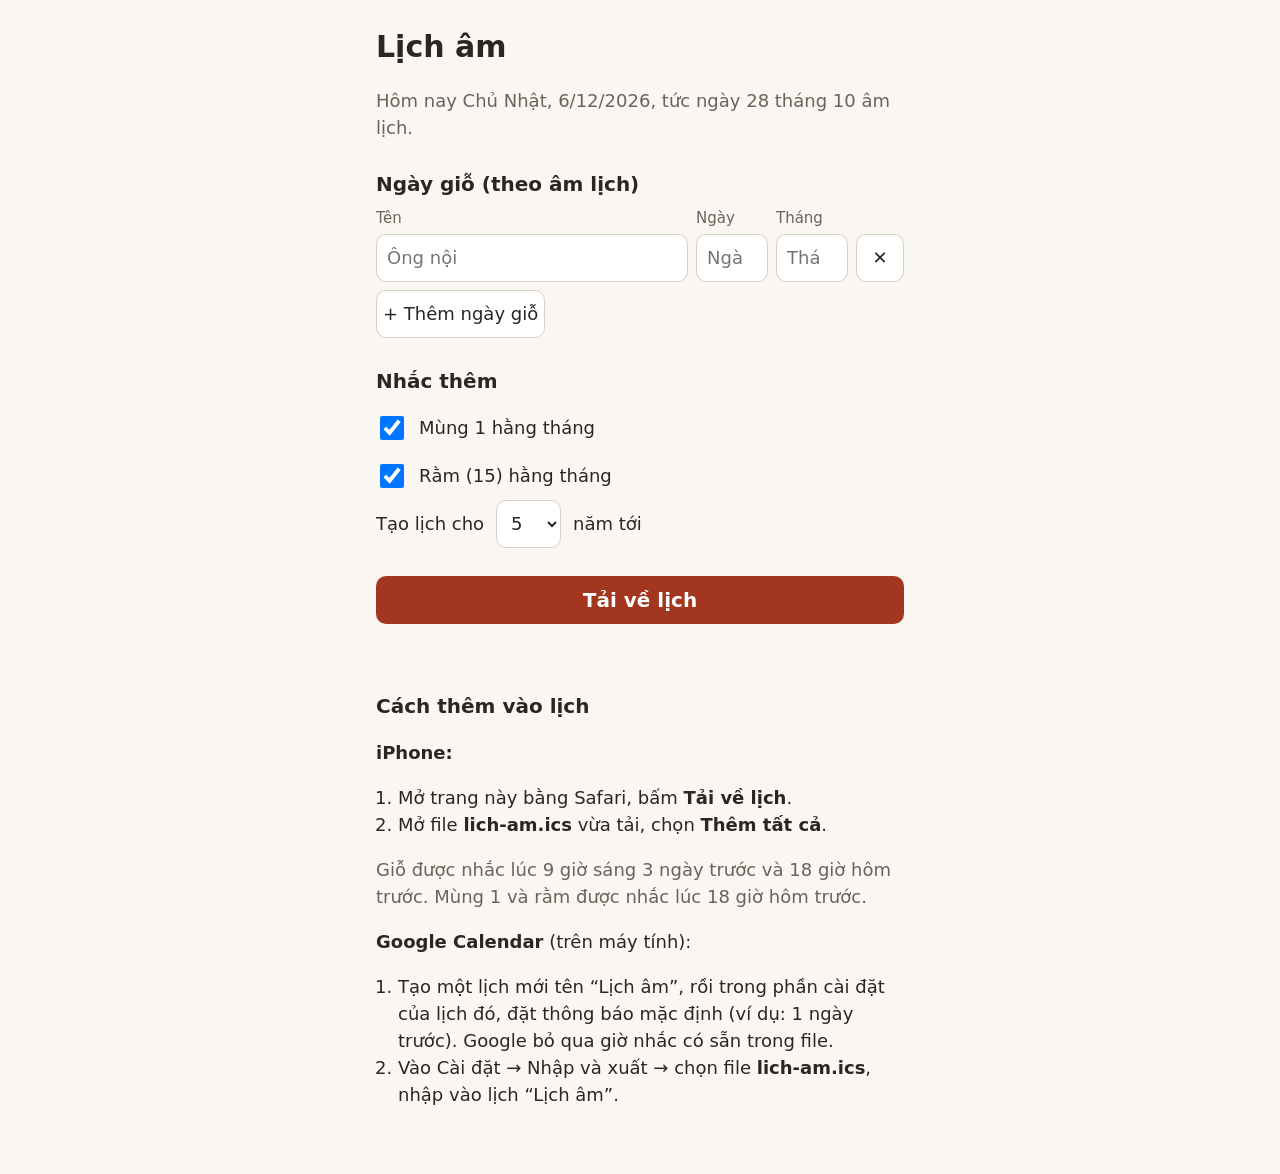
==== index.html @ 57c8ded2 "feat: lunar calendar reminders as .ics, computed in Rust/WebAssembly Web page that turns giỗ dates, " ====
<!doctype html>
<html lang="vi">
<head>
<meta charset="utf-8">
<meta name="viewport" content="width=device-width, initial-scale=1">
<title>Lịch âm</title>
<style>
  :root { --bg:#faf7f2; --fg:#2b2622; --muted:#6b625a; --line:#d9d1c6; --card:#fff; --accent:#a3361f; --accent-fg:#fff; }
  @media (prefers-color-scheme: dark) {
    :root:not([data-theme="light"]) { --bg:#1c1a18; --fg:#efe9e2; --muted:#a89f95; --line:#3a3532; --card:#262321; --accent:#e0694f; --accent-fg:#1c1a18; }
  }
  :root[data-theme="dark"] { --bg:#1c1a18; --fg:#efe9e2; --muted:#a89f95; --line:#3a3532; --card:#262321; --accent:#e0694f; --accent-fg:#1c1a18; }
  * { box-sizing: border-box; }
  body { margin: 0; background: var(--bg); color: var(--fg); font: 18px/1.5 system-ui, -apple-system, sans-serif; }
  main { max-width: 560px; margin: 0 auto; padding: 24px 16px 48px; }
  h1 { font-size: 30px; margin: 0 0 4px; }
  h2 { font-size: 20px; margin: 28px 0 8px; }
  .muted { color: var(--muted); }
  .row { display: grid; grid-template-columns: 1fr 72px 72px 48px; gap: 8px; margin-bottom: 8px; }
  .head { font-size: 15px; color: var(--muted); margin-bottom: 4px; }
  input, select, button { font: inherit; color: inherit; }
  input, select { width: 100%; min-height: 48px; padding: 0 10px; border: 1px solid var(--line); border-radius: 10px; background: var(--card); }
  button { min-height: 48px; border-radius: 10px; border: 1px solid var(--line); background: var(--card); cursor: pointer; }
  .check { display: flex; align-items: center; gap: 12px; min-height: 48px; }
  .check input { width: 24px; min-height: 24px; }
  .primary { width: 100%; margin-top: 28px; border: 0; background: var(--accent); color: var(--accent-fg); font-weight: 600; font-size: 20px; }
  #msg { min-height: 1.5em; margin-top: 12px; }
  ol { padding-left: 22px; }
</style>
</head>
<body>
<main>
  <h1>Lịch âm</h1>
  <p id="today" class="muted">Đang tải…</p>

  <h2>Ngày giỗ (theo âm lịch)</h2>
  <div class="row head" aria-hidden="true"><span>Tên</span><span>Ngày</span><span>Tháng</span><span></span></div>
  <div id="rows"></div>
  <button type="button" id="add">+ Thêm ngày giỗ</button>

  <h2>Nhắc thêm</h2>
  <label class="check"><input type="checkbox" id="mung1" checked> Mùng 1 hằng tháng</label>
  <label class="check"><input type="checkbox" id="ram" checked> Rằm (15) hằng tháng</label>
  <label class="check">Tạo lịch cho
    <select id="years" style="width:auto"><option>1</option><option>3</option><option selected>5</option><option>10</option></select> năm tới
  </label>

  <button type="button" class="primary" id="go" disabled>Tải về lịch</button>
  <p id="msg" role="status"></p>

  <h2>Cách thêm vào lịch</h2>
  <p><b>iPhone:</b></p>
  <ol>
    <li>Mở trang này bằng Safari, bấm <b>Tải về lịch</b>.</li>
    <li>Mở file <b>lich-am.ics</b> vừa tải, chọn <b>Thêm tất cả</b>.</li>
  </ol>
  <p class="muted">Giỗ được nhắc lúc 9 giờ sáng 3 ngày trước và 18 giờ hôm trước. Mùng 1 và rằm được nhắc lúc 18 giờ hôm trước.</p>
  <p><b>Google Calendar</b> (trên máy tính):</p>
  <ol>
    <li>Tạo một lịch mới tên “Lịch âm”, rồi trong phần cài đặt của lịch đó, đặt thông báo mặc định (ví dụ: 1 ngày trước). Google bỏ qua giờ nhắc có sẵn trong file.</li>
    <li>Vào Cài đặt → Nhập và xuất → chọn file <b>lich-am.ics</b>, nhập vào lịch “Lịch âm”.</li>
  </ol>
</main>

<script type="module">
  import init, * as R from './pkg/lich_am.js';

  const $ = (s) => document.querySelector(s);
  const msg = $('#msg');
  // Hàm Rust nhận và trả JSON dạng chuỗi.
  const call = (fn, ...args) => JSON.parse(fn(...args.map((a) => JSON.stringify(a))));

  const rows = $('#rows');
  function read() {
    return [...rows.children].map((r) => {
      const [n, d, m] = r.querySelectorAll('input');
      return { name: n.value.trim(), day: Number(d.value), month: Number(m.value) };
    });
  }
  function save() {
    try { localStorage.setItem('gios', JSON.stringify(read())); } catch {}
  }
  function addRow(g = {}) {
    const row = document.createElement('div');
    row.className = 'row';
    row.innerHTML = '<input aria-label="Tên người mất" placeholder="Ông nội">'
      + '<input aria-label="Ngày âm" type="number" inputmode="numeric" min="1" max="30" placeholder="Ngày">'
      + '<input aria-label="Tháng âm" type="number" inputmode="numeric" min="1" max="12" placeholder="Tháng">'
      + '<button type="button" aria-label="Xoá dòng này">✕</button>';
    const [n, d, m] = row.querySelectorAll('input');
    n.value = g.name || '';
    d.value = g.day || '';
    m.value = g.month || '';
    row.querySelector('button').onclick = () => { row.remove(); save(); };
    row.oninput = save;
    rows.append(row);
  }
  let saved = [];
  try { saved = JSON.parse(localStorage.getItem('gios')) || []; } catch {}
  (saved.length ? saved : [{}]).forEach(addRow);
  $('#add').onclick = () => addRow();

  try {
    await init();
  } catch (e) {
    msg.textContent = 'Không tải được bộ tính lịch. Hãy mở trang qua http(s), không mở trực tiếp file.';
    throw e;
  }

  const now = new Date();
  const [d, m, y] = [now.getDate(), now.getMonth() + 1, now.getFullYear()];
  const [ld, lm, , leap] = call(R.convertSolar2Lunar, d, m, y, 7);
  $('#today').textContent = `Hôm nay ${now.toLocaleDateString('vi-VN', { weekday: 'long', day: 'numeric', month: 'numeric', year: 'numeric' })}, tức ngày ${ld} tháng ${lm}${leap ? ' nhuận' : ''} âm lịch.`;

  const go = $('#go');
  go.disabled = false;
  go.onclick = () => {
    const gios = read().filter((g) => g.name || g.day || g.month);
    const ok = (g) => g.name && Number.isInteger(g.day) && g.day >= 1 && g.day <= 30 && Number.isInteger(g.month) && g.month >= 1 && g.month <= 12;
    if (!gios.every(ok)) {
      msg.textContent = 'Kiểm tra lại: mỗi ngày giỗ cần có tên, ngày từ 1 đến 30, tháng từ 1 đến 12.';
      return;
    }
    const opts = { mung1: $('#mung1').checked, ram: $('#ram').checked };
    const from = call(R.jdFromDate, d, m, y);
    const events = call(R.buildEvents, from, Math.round(Number($('#years').value) * 365.25), gios, opts);
    if (!events.length) {
      msg.textContent = 'Chưa có gì để thêm: hãy nhập ngày giỗ hoặc chọn mùng 1, rằm.';
      return;
    }
    const ics = call(R.toIcs, events, new Date().toISOString());
    const a = document.createElement('a');
    a.href = URL.createObjectURL(new Blob([ics], { type: 'text/calendar;charset=utf-8' }));
    a.download = 'lich-am.ics';
    a.click();
    setTimeout(() => URL.revokeObjectURL(a.href), 60000);
    msg.textContent = `Đã tạo ${events.length} lời nhắc. Mở file lich-am.ics để thêm vào lịch.`;
  };
</script>
</body>
</html>
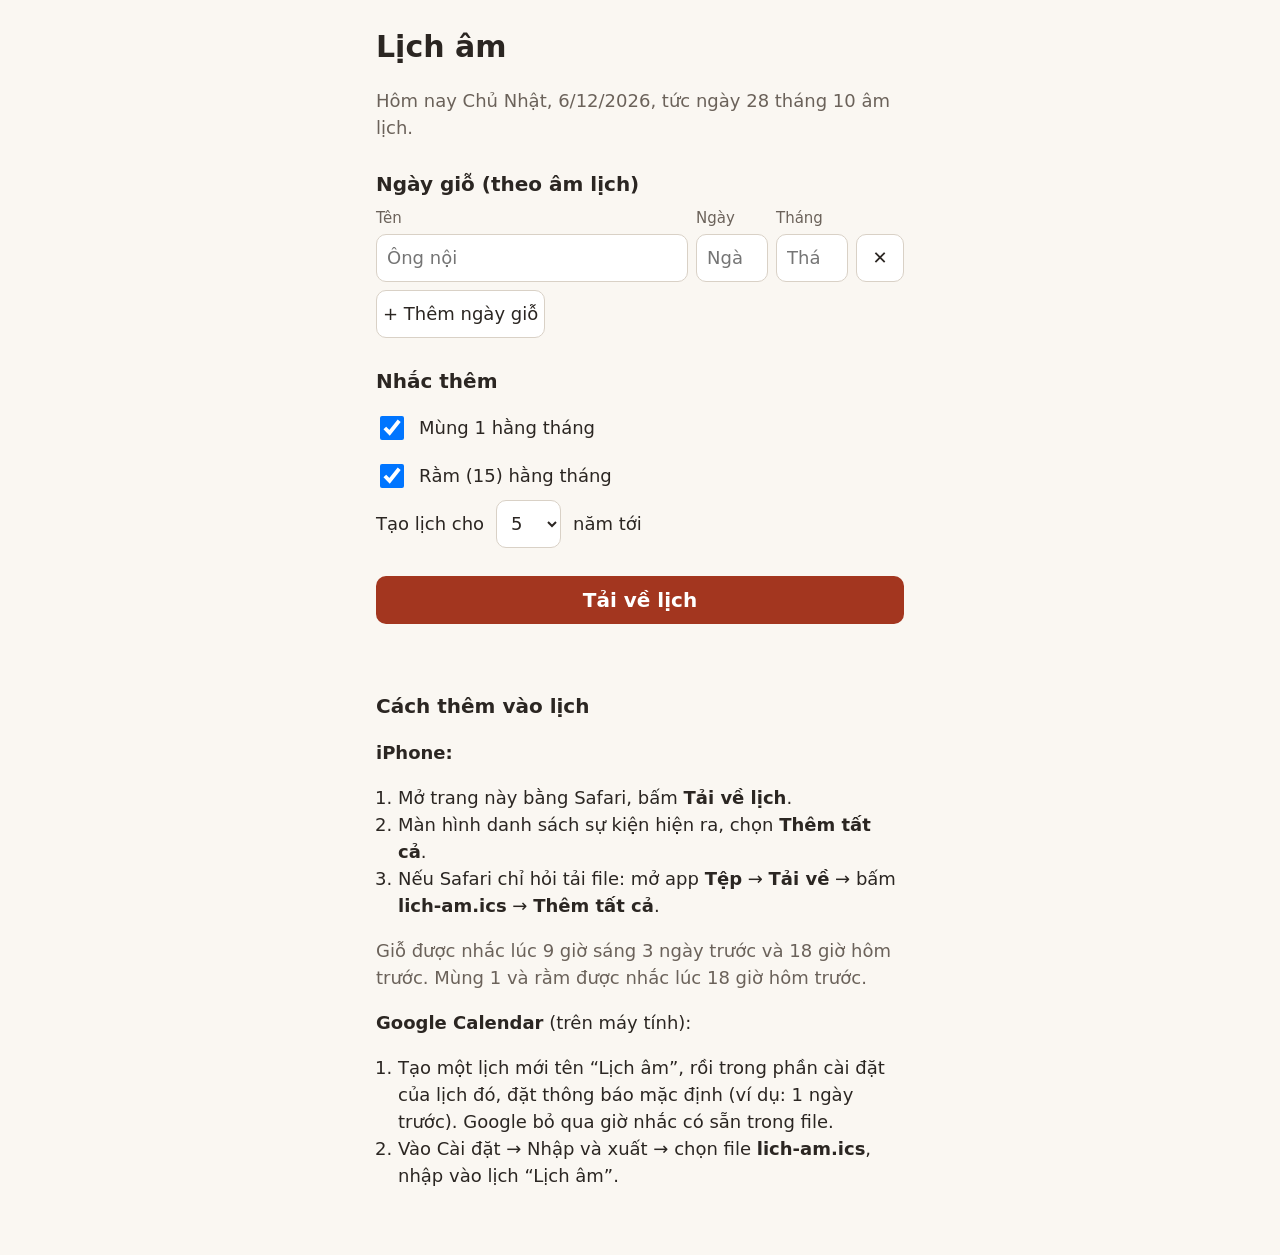
==== commit 15571d55: "fix: open the calendar sheet directly on iPhone instead of downloading iOS Safari saves a downloaded" ====
--- a/index.html
+++ b/index.html
@@ -52,7 +52,8 @@
   <p><b>iPhone:</b></p>
   <ol>
     <li>Mở trang này bằng Safari, bấm <b>Tải về lịch</b>.</li>
-    <li>Mở file <b>lich-am.ics</b> vừa tải, chọn <b>Thêm tất cả</b>.</li>
+    <li>Màn hình danh sách sự kiện hiện ra, chọn <b>Thêm tất cả</b>.</li>
+    <li>Nếu Safari chỉ hỏi tải file: mở app <b>Tệp</b> → <b>Tải về</b> → bấm <b>lich-am.ics</b> → <b>Thêm tất cả</b>.</li>
   </ol>
   <p class="muted">Giỗ được nhắc lúc 9 giờ sáng 3 ngày trước và 18 giờ hôm trước. Mùng 1 và rằm được nhắc lúc 18 giờ hôm trước.</p>
   <p><b>Google Calendar</b> (trên máy tính):</p>
@@ -129,11 +130,17 @@
       return;
     }
     const ics = call(R.toIcs, events, new Date().toISOString());
-    const a = document.createElement('a');
-    a.href = URL.createObjectURL(new Blob([ics], { type: 'text/calendar;charset=utf-8' }));
-    a.download = 'lich-am.ics';
-    a.click();
-    setTimeout(() => URL.revokeObjectURL(a.href), 60000);
+    // iPhone/iPad: Safari chỉ hiện màn hình "Thêm tất cả" khi mở thẳng nội dung lịch; tải file thì nó lưu vào app Tệp.
+    const ios = /iPad|iPhone|iPod/.test(navigator.userAgent) || (navigator.platform === 'MacIntel' && navigator.maxTouchPoints > 1);
+    if (ios) {
+      location.href = 'data:text/calendar;charset=utf-8,' + encodeURIComponent(ics);
+    } else {
+      const a = document.createElement('a');
+      a.href = URL.createObjectURL(new Blob([ics], { type: 'text/calendar;charset=utf-8' }));
+      a.download = 'lich-am.ics';
+      a.click();
+      setTimeout(() => URL.revokeObjectURL(a.href), 60000);
+    }
     msg.textContent = `Đã tạo ${events.length} lời nhắc. Mở file lich-am.ics để thêm vào lịch.`;
   };
 </script>
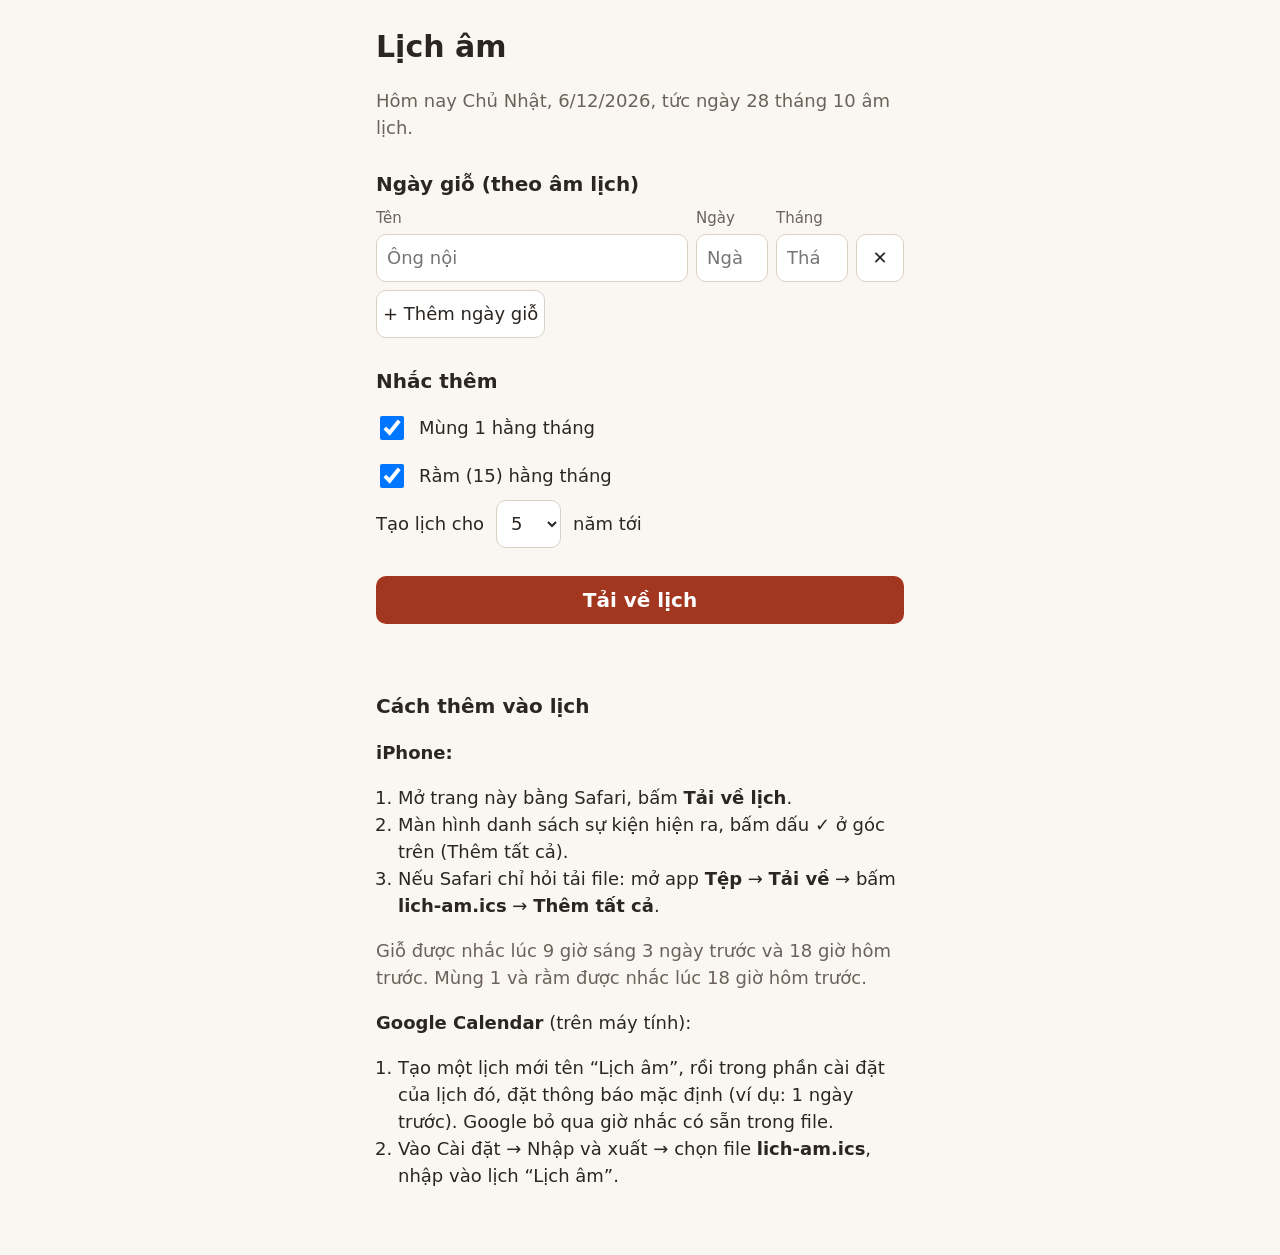
==== commit 49288738: "fix: iPhone wording matches the calendar sheet The iOS sheet adds all events with a check mark butto" ====
--- a/index.html
+++ b/index.html
@@ -52,7 +52,7 @@
   <p><b>iPhone:</b></p>
   <ol>
     <li>Mở trang này bằng Safari, bấm <b>Tải về lịch</b>.</li>
-    <li>Màn hình danh sách sự kiện hiện ra, chọn <b>Thêm tất cả</b>.</li>
+    <li>Màn hình danh sách sự kiện hiện ra, bấm dấu <b>✓</b> ở góc trên (Thêm tất cả).</li>
     <li>Nếu Safari chỉ hỏi tải file: mở app <b>Tệp</b> → <b>Tải về</b> → bấm <b>lich-am.ics</b> → <b>Thêm tất cả</b>.</li>
   </ol>
   <p class="muted">Giỗ được nhắc lúc 9 giờ sáng 3 ngày trước và 18 giờ hôm trước. Mùng 1 và rằm được nhắc lúc 18 giờ hôm trước.</p>
@@ -130,18 +130,20 @@
       return;
     }
     const ics = call(R.toIcs, events, new Date().toISOString());
-    // iPhone/iPad: Safari chỉ hiện màn hình "Thêm tất cả" khi mở thẳng nội dung lịch; tải file thì nó lưu vào app Tệp.
+    const url = URL.createObjectURL(new Blob([ics], { type: 'text/calendar;charset=utf-8' }));
+    // iPhone/iPad: mở thẳng blob thì Safari hiện màn hình thêm vào lịch (đã thử qua iPhone Mirroring);
+    // link data: bị chặn im lặng, còn tải file thì chỉ lưu vào app Tệp.
     const ios = /iPad|iPhone|iPod/.test(navigator.userAgent) || (navigator.platform === 'MacIntel' && navigator.maxTouchPoints > 1);
     if (ios) {
-      location.href = 'data:text/calendar;charset=utf-8,' + encodeURIComponent(ics);
+      location.href = url;
     } else {
       const a = document.createElement('a');
-      a.href = URL.createObjectURL(new Blob([ics], { type: 'text/calendar;charset=utf-8' }));
+      a.href = url;
       a.download = 'lich-am.ics';
       a.click();
-      setTimeout(() => URL.revokeObjectURL(a.href), 60000);
+      setTimeout(() => URL.revokeObjectURL(url), 60000);
     }
-    msg.textContent = `Đã tạo ${events.length} lời nhắc. Mở file lich-am.ics để thêm vào lịch.`;
+    msg.textContent = `Đã tạo ${events.length} lời nhắc. ` + (ios ? 'Bấm dấu ✓ (Thêm tất cả) để đưa vào lịch.' : 'Mở file lich-am.ics để thêm vào lịch.');
   };
 </script>
 </body>
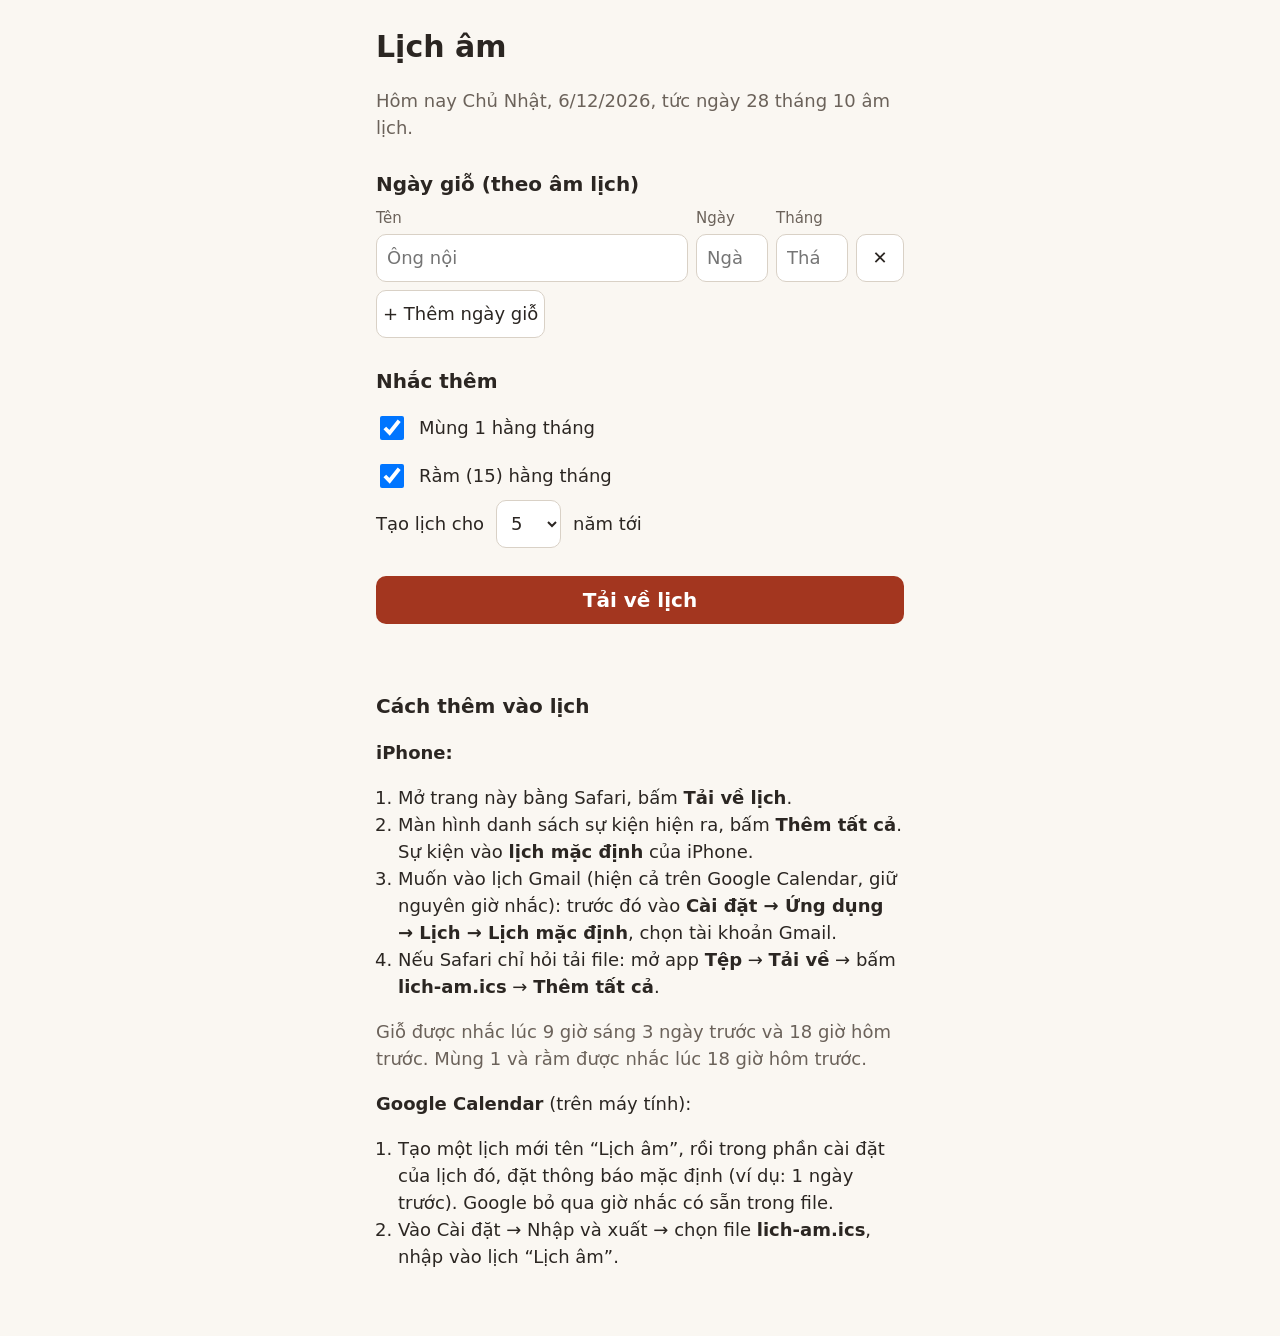
==== commit f4b92080: "docs: iPhone adds to the default calendar; how to send to Gmail Tested on a real iPhone: "Add All" p" ====
--- a/index.html
+++ b/index.html
@@ -52,7 +52,8 @@
   <p><b>iPhone:</b></p>
   <ol>
     <li>Mở trang này bằng Safari, bấm <b>Tải về lịch</b>.</li>
-    <li>Màn hình danh sách sự kiện hiện ra, bấm dấu <b>✓</b> ở góc trên (Thêm tất cả).</li>
+    <li>Màn hình danh sách sự kiện hiện ra, bấm <b>Thêm tất cả</b>. Sự kiện vào <b>lịch mặc định</b> của iPhone.</li>
+    <li>Muốn vào lịch Gmail (hiện cả trên Google Calendar, giữ nguyên giờ nhắc): trước đó vào <b>Cài đặt → Ứng dụng → Lịch → Lịch mặc định</b>, chọn tài khoản Gmail.</li>
     <li>Nếu Safari chỉ hỏi tải file: mở app <b>Tệp</b> → <b>Tải về</b> → bấm <b>lich-am.ics</b> → <b>Thêm tất cả</b>.</li>
   </ol>
   <p class="muted">Giỗ được nhắc lúc 9 giờ sáng 3 ngày trước và 18 giờ hôm trước. Mùng 1 và rằm được nhắc lúc 18 giờ hôm trước.</p>
@@ -143,7 +144,7 @@
       a.click();
       setTimeout(() => URL.revokeObjectURL(url), 60000);
     }
-    msg.textContent = `Đã tạo ${events.length} lời nhắc. ` + (ios ? 'Bấm dấu ✓ (Thêm tất cả) để đưa vào lịch.' : 'Mở file lich-am.ics để thêm vào lịch.');
+    msg.textContent = `Đã tạo ${events.length} lời nhắc. ` + (ios ? 'Bấm Thêm tất cả để đưa vào lịch mặc định.' : 'Mở file lich-am.ics để thêm vào lịch.');
   };
 </script>
 </body>
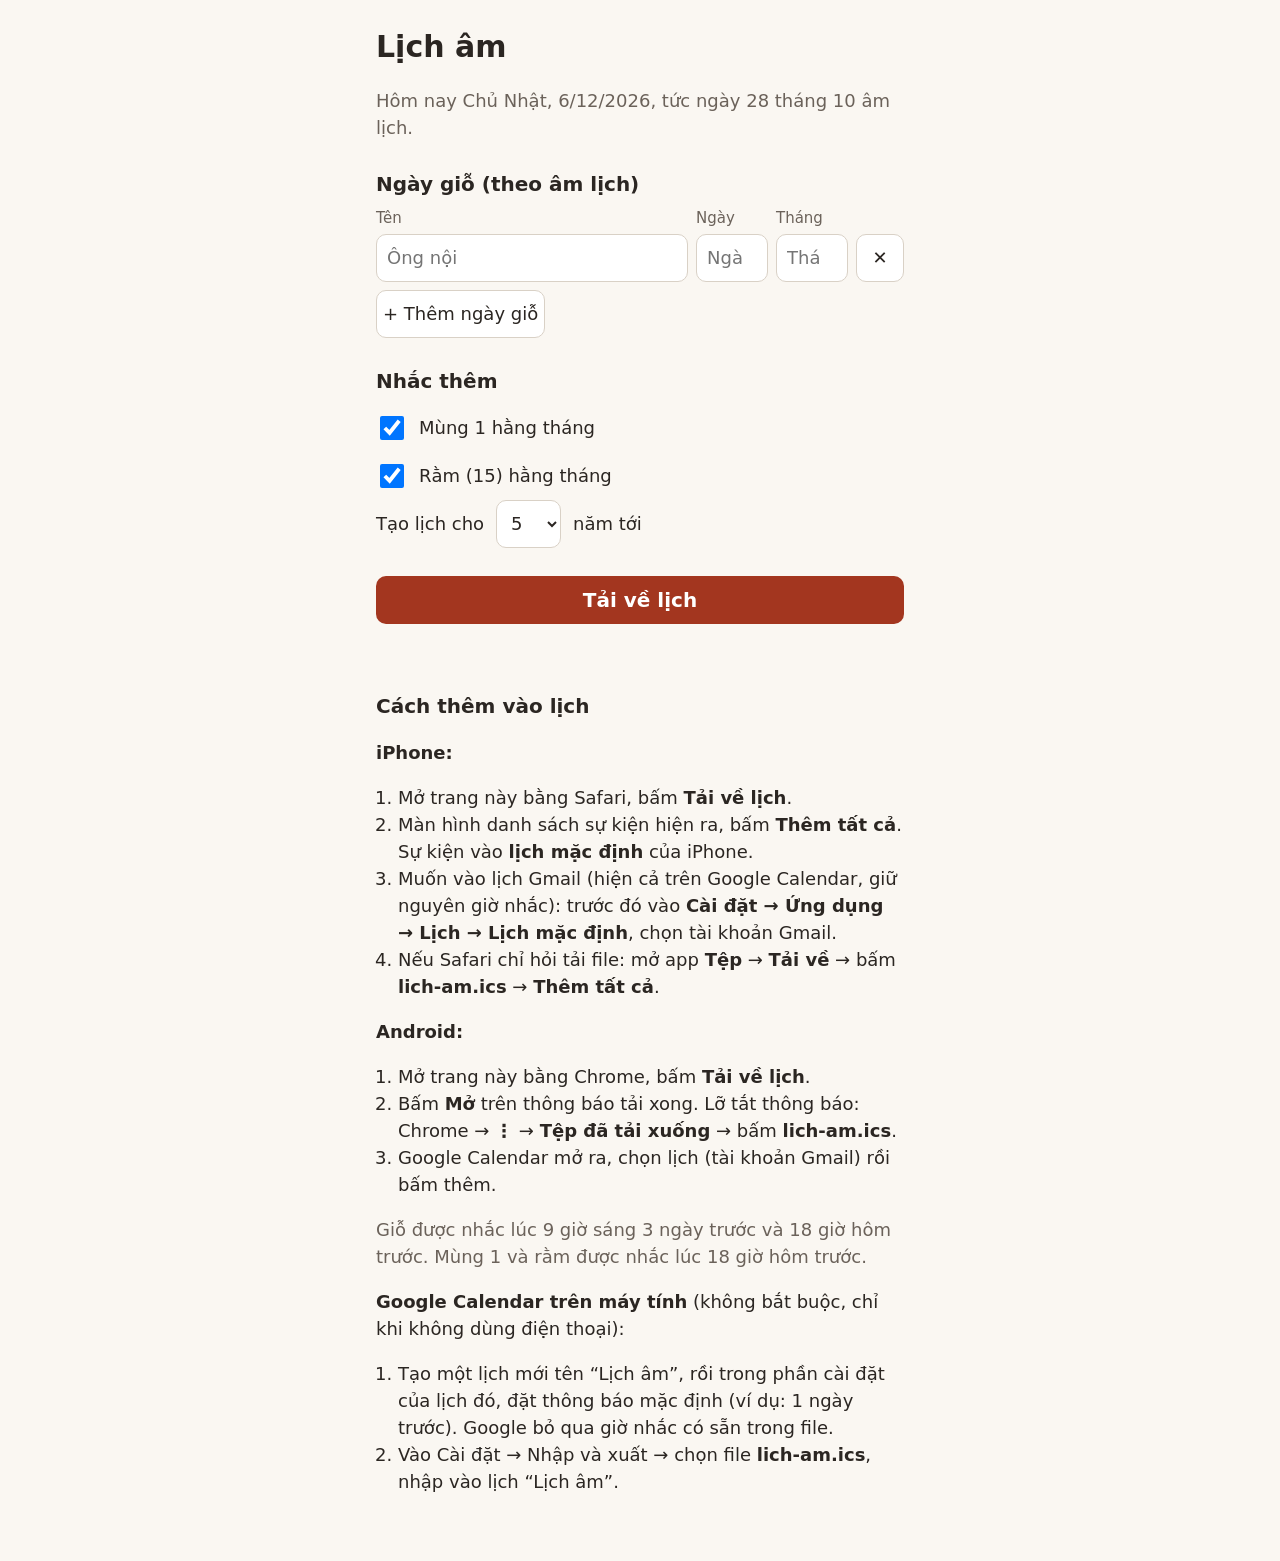
==== commit 2061398d: "docs: Android steps on the page, done entirely on the phone Tested on an Android 15 emulator: Chrome" ====
--- a/index.html
+++ b/index.html
@@ -56,8 +56,14 @@
     <li>Muốn vào lịch Gmail (hiện cả trên Google Calendar, giữ nguyên giờ nhắc): trước đó vào <b>Cài đặt → Ứng dụng → Lịch → Lịch mặc định</b>, chọn tài khoản Gmail.</li>
     <li>Nếu Safari chỉ hỏi tải file: mở app <b>Tệp</b> → <b>Tải về</b> → bấm <b>lich-am.ics</b> → <b>Thêm tất cả</b>.</li>
   </ol>
+  <p><b>Android:</b></p>
+  <ol>
+    <li>Mở trang này bằng Chrome, bấm <b>Tải về lịch</b>.</li>
+    <li>Bấm <b>Mở</b> trên thông báo tải xong. Lỡ tắt thông báo: Chrome → <b>⋮</b> → <b>Tệp đã tải xuống</b> → bấm <b>lich-am.ics</b>.</li>
+    <li>Google Calendar mở ra, chọn lịch (tài khoản Gmail) rồi bấm thêm.</li>
+  </ol>
   <p class="muted">Giỗ được nhắc lúc 9 giờ sáng 3 ngày trước và 18 giờ hôm trước. Mùng 1 và rằm được nhắc lúc 18 giờ hôm trước.</p>
-  <p><b>Google Calendar</b> (trên máy tính):</p>
+  <p><b>Google Calendar trên máy tính</b> (không bắt buộc, chỉ khi không dùng điện thoại):</p>
   <ol>
     <li>Tạo một lịch mới tên “Lịch âm”, rồi trong phần cài đặt của lịch đó, đặt thông báo mặc định (ví dụ: 1 ngày trước). Google bỏ qua giờ nhắc có sẵn trong file.</li>
     <li>Vào Cài đặt → Nhập và xuất → chọn file <b>lich-am.ics</b>, nhập vào lịch “Lịch âm”.</li>
@@ -144,7 +150,10 @@
       a.click();
       setTimeout(() => URL.revokeObjectURL(url), 60000);
     }
-    msg.textContent = `Đã tạo ${events.length} lời nhắc. ` + (ios ? 'Bấm Thêm tất cả để đưa vào lịch mặc định.' : 'Mở file lich-am.ics để thêm vào lịch.');
+    const android = /Android/.test(navigator.userAgent);
+    msg.textContent = `Đã tạo ${events.length} lời nhắc. ` + (ios ? 'Bấm Thêm tất cả để đưa vào lịch mặc định.'
+      : android ? 'Bấm Mở trên thông báo tải xong, rồi chọn Google Calendar.'
+      : 'Mở file lich-am.ics để thêm vào lịch.');
   };
 </script>
 </body>
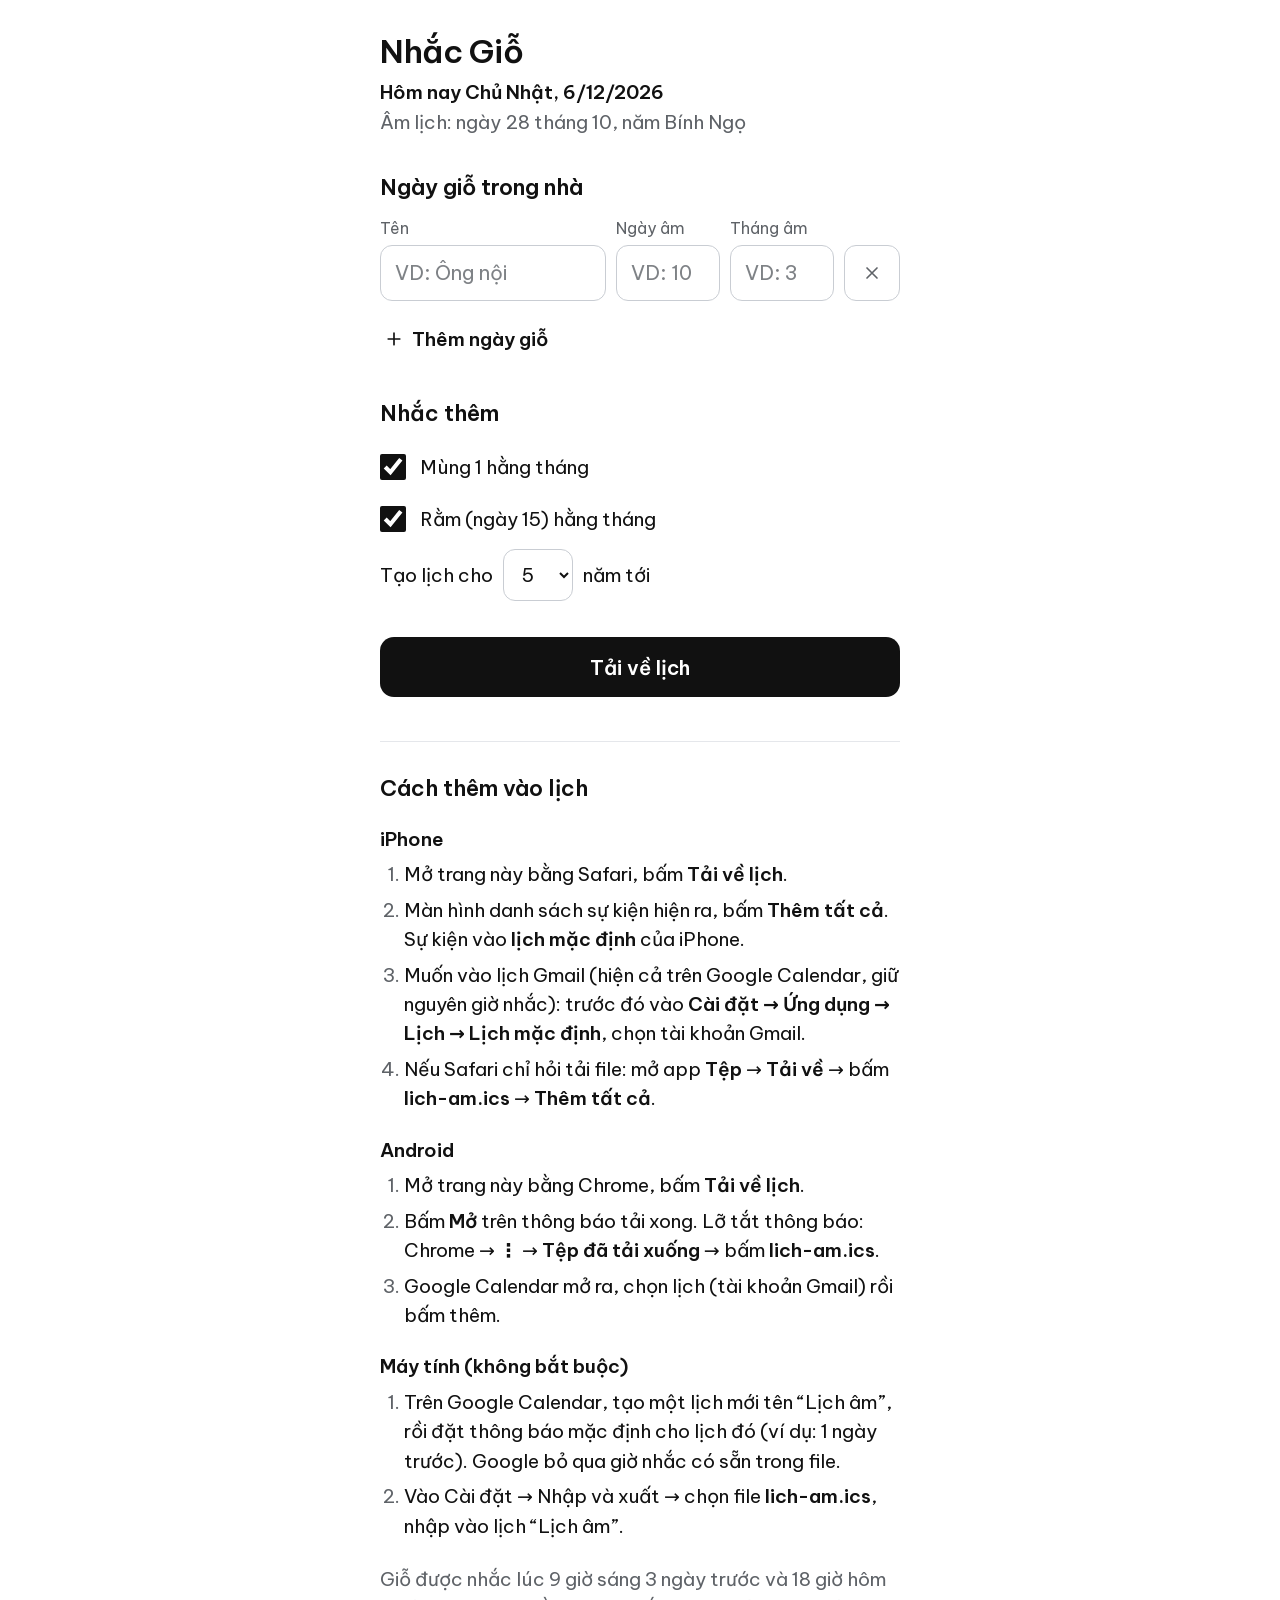
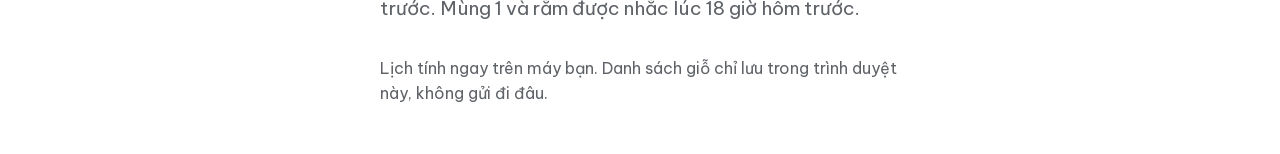
==== commit 53e56652: "feat: minimal redesign of Nhắc Giỗ, self-hosted Vietnamese font - White/black minimal page (dark mod" ====
--- a/index.html
+++ b/index.html
@@ -3,71 +3,167 @@
 <head>
 <meta charset="utf-8">
 <meta name="viewport" content="width=device-width, initial-scale=1">
-<title>Lịch âm</title>
+<title>Nhắc Giỗ</title>
+<meta name="description" content="Nhập ngày giỗ theo âm lịch, đưa vào lịch iPhone hoặc Google Calendar để được nhắc mỗi năm.">
+<meta name="theme-color" content="#FFFFFF" media="(prefers-color-scheme: light)">
+<meta name="theme-color" content="#000000" media="(prefers-color-scheme: dark)">
+<link rel="preload" href="fonts/be-vietnam-pro-400-vietnamese.woff2" as="font" type="font/woff2" crossorigin>
+<link rel="stylesheet" href="fonts/fonts.css">
 <style>
-  :root { --bg:#faf7f2; --fg:#2b2622; --muted:#6b625a; --line:#d9d1c6; --card:#fff; --accent:#a3361f; --accent-fg:#fff; }
+  :root {
+    --bg: #FFFFFF; --text: #111111; --soft: #5F6368; --line: #E5E7EB; --field: #FFFFFF; --field-line: #C9CDD3;
+    --tint: #F3F4F6; --btn: #111111; --btn-hover: #2B2B2B; --on-btn: #FFFFFF; --error: #B3261E;
+    color-scheme: light;
+  }
   @media (prefers-color-scheme: dark) {
-    :root:not([data-theme="light"]) { --bg:#1c1a18; --fg:#efe9e2; --muted:#a89f95; --line:#3a3532; --card:#262321; --accent:#e0694f; --accent-fg:#1c1a18; }
-  }
-  :root[data-theme="dark"] { --bg:#1c1a18; --fg:#efe9e2; --muted:#a89f95; --line:#3a3532; --card:#262321; --accent:#e0694f; --accent-fg:#1c1a18; }
+    :root:not([data-theme="light"]) {
+      --bg: #000000; --text: #F2F2F2; --soft: #A8ACB2; --line: #2A2A2A; --field: #111111; --field-line: #3D3D3D;
+      --tint: #161616; --btn: #F2F2F2; --btn-hover: #D9D9D9; --on-btn: #000000; --error: #FF8A80;
+      color-scheme: dark;
+    }
+  }
+  :root[data-theme="dark"] {
+    --bg: #000000; --text: #F2F2F2; --soft: #A8ACB2; --line: #2A2A2A; --field: #111111; --field-line: #3D3D3D;
+    --tint: #161616; --btn: #F2F2F2; --btn-hover: #D9D9D9; --on-btn: #000000; --error: #FF8A80;
+    color-scheme: dark;
+  }
+
   * { box-sizing: border-box; }
-  body { margin: 0; background: var(--bg); color: var(--fg); font: 18px/1.5 system-ui, -apple-system, sans-serif; }
-  main { max-width: 560px; margin: 0 auto; padding: 24px 16px 48px; }
-  h1 { font-size: 30px; margin: 0 0 4px; }
-  h2 { font-size: 20px; margin: 28px 0 8px; }
-  .muted { color: var(--muted); }
-  .row { display: grid; grid-template-columns: 1fr 72px 72px 48px; gap: 8px; margin-bottom: 8px; }
-  .head { font-size: 15px; color: var(--muted); margin-bottom: 4px; }
-  input, select, button { font: inherit; color: inherit; }
-  input, select { width: 100%; min-height: 48px; padding: 0 10px; border: 1px solid var(--line); border-radius: 10px; background: var(--card); }
-  button { min-height: 48px; border-radius: 10px; border: 1px solid var(--line); background: var(--card); cursor: pointer; }
-  .check { display: flex; align-items: center; gap: 12px; min-height: 48px; }
-  .check input { width: 24px; min-height: 24px; }
-  .primary { width: 100%; margin-top: 28px; border: 0; background: var(--accent); color: var(--accent-fg); font-weight: 600; font-size: 20px; }
-  #msg { min-height: 1.5em; margin-top: 12px; }
-  ol { padding-left: 22px; }
+  html { -webkit-text-size-adjust: 100%; }
+  body {
+    margin: 0; background: var(--bg); color: var(--text);
+    font-family: 'Be Vietnam Pro', system-ui, -apple-system, sans-serif; font-size: 19px; line-height: 1.55;
+    caret-color: var(--text);
+  }
+  ::selection { background: var(--text); color: var(--bg); }
+  :focus-visible { outline: 3px solid var(--text); outline-offset: 3px; }
+  main { max-width: 560px; margin: 0 auto; padding: 32px 20px 48px; }
+  h1, h2, h3, p, ol { margin: 0; }
+  button, input, select { font-family: inherit; color: inherit; }
+
+  header h1 { font-size: 32px; font-weight: 600; line-height: 1.2; letter-spacing: -0.01em; }
+  #today { margin-top: 8px; color: var(--soft); }
+  #today strong { display: block; color: var(--text); font-weight: 600; }
+
+  section { margin-top: 36px; }
+  h2 { font-size: 22px; font-weight: 600; line-height: 1.3; }
+  h2 + * { margin-top: 14px; }
+
+  .row {
+    display: grid; grid-template-columns: 1fr 104px 104px 56px; gap: 10px; align-items: end;
+    grid-template-areas: "name day month del"; margin-bottom: 14px;
+  }
+  .f { display: block; }
+  .f span { display: block; font-size: 16px; color: var(--soft); margin-bottom: 4px; }
+  .f input {
+    display: block; width: 100%; min-height: 56px; padding: 0 14px; font-size: 20px; font-weight: 400;
+    background: var(--field); border: 1px solid var(--field-line); border-radius: 12px;
+    font-variant-numeric: tabular-nums;
+  }
+  .f input:focus { outline: none; border-color: var(--text); box-shadow: 0 0 0 1px var(--text); }
+  .f input::placeholder { color: var(--soft); opacity: .8; }
+  .f input::-webkit-outer-spin-button, .f input::-webkit-inner-spin-button { -webkit-appearance: none; margin: 0; }
+  .f input[type="number"] { -moz-appearance: textfield; appearance: textfield; }
+  .f-name { grid-area: name; } .f-day { grid-area: day; } .f-month { grid-area: month; }
+  .del {
+    grid-area: del; display: grid; place-items: center; min-height: 56px; padding: 0;
+    background: transparent; border: 1px solid var(--field-line); border-radius: 12px; color: var(--soft); cursor: pointer;
+  }
+  .del:hover { color: var(--text); border-color: var(--text); }
+  .del svg, .add svg { width: 20px; height: 20px; }
+  @media (max-width: 440px) {
+    .row { grid-template-columns: 1fr 1fr 56px; grid-template-areas: "name name name" "day month del"; }
+  }
+  .add {
+    display: inline-flex; align-items: center; gap: 8px; min-height: 48px; padding: 0 4px;
+    background: none; border: 0; font-size: 19px; font-weight: 600; cursor: pointer;
+  }
+  .add:hover { text-decoration: underline; text-underline-offset: 4px; }
+
+  .check { display: flex; align-items: center; gap: 14px; min-height: 52px; cursor: pointer; }
+  .check input { width: 26px; height: 26px; margin: 0; accent-color: var(--text); flex: none; }
+  .years { display: flex; align-items: center; flex-wrap: wrap; gap: 10px; min-height: 60px; }
+  .years select {
+    min-height: 52px; padding: 0 14px; font-size: 19px; background: var(--field);
+    border: 1px solid var(--field-line); border-radius: 12px; cursor: pointer;
+  }
+
+  .primary {
+    display: block; width: 100%; margin-top: 32px; min-height: 60px; border: 0; border-radius: 14px;
+    background: var(--btn); color: var(--on-btn); font-size: 20px; font-weight: 600; cursor: pointer;
+  }
+  .primary:hover { background: var(--btn-hover); }
+  .primary:disabled { opacity: .5; cursor: progress; }
+
+  #msg:empty { display: none; }
+  #msg { margin-top: 18px; }
+  #msg strong { display: block; font-weight: 600; }
+  #msg[data-kind="ok"] { background: var(--tint); border-radius: 12px; padding: 14px 16px; }
+  #msg[data-kind="error"] { color: var(--error); }
+
+  .guide { border-top: 1px solid var(--line); padding-top: 32px; margin-top: 44px; }
+  .guide h3 { font-size: 19px; font-weight: 600; margin-top: 22px; }
+  .guide ol { margin-top: 6px; padding-left: 24px; }
+  .guide li + li { margin-top: 6px; }
+  .guide li::marker { color: var(--soft); }
+  .note { margin-top: 24px; color: var(--soft); }
+  .foot { margin-top: 32px; color: var(--soft); font-size: 16px; }
 </style>
 </head>
 <body>
 <main>
-  <h1>Lịch âm</h1>
-  <p id="today" class="muted">Đang tải…</p>
-
-  <h2>Ngày giỗ (theo âm lịch)</h2>
-  <div class="row head" aria-hidden="true"><span>Tên</span><span>Ngày</span><span>Tháng</span><span></span></div>
-  <div id="rows"></div>
-  <button type="button" id="add">+ Thêm ngày giỗ</button>
-
-  <h2>Nhắc thêm</h2>
-  <label class="check"><input type="checkbox" id="mung1" checked> Mùng 1 hằng tháng</label>
-  <label class="check"><input type="checkbox" id="ram" checked> Rằm (15) hằng tháng</label>
-  <label class="check">Tạo lịch cho
-    <select id="years" style="width:auto"><option>1</option><option>3</option><option selected>5</option><option>10</option></select> năm tới
-  </label>
-
-  <button type="button" class="primary" id="go" disabled>Tải về lịch</button>
-  <p id="msg" role="status"></p>
-
-  <h2>Cách thêm vào lịch</h2>
-  <p><b>iPhone:</b></p>
-  <ol>
-    <li>Mở trang này bằng Safari, bấm <b>Tải về lịch</b>.</li>
-    <li>Màn hình danh sách sự kiện hiện ra, bấm <b>Thêm tất cả</b>. Sự kiện vào <b>lịch mặc định</b> của iPhone.</li>
-    <li>Muốn vào lịch Gmail (hiện cả trên Google Calendar, giữ nguyên giờ nhắc): trước đó vào <b>Cài đặt → Ứng dụng → Lịch → Lịch mặc định</b>, chọn tài khoản Gmail.</li>
-    <li>Nếu Safari chỉ hỏi tải file: mở app <b>Tệp</b> → <b>Tải về</b> → bấm <b>lich-am.ics</b> → <b>Thêm tất cả</b>.</li>
-  </ol>
-  <p><b>Android:</b></p>
-  <ol>
-    <li>Mở trang này bằng Chrome, bấm <b>Tải về lịch</b>.</li>
-    <li>Bấm <b>Mở</b> trên thông báo tải xong. Lỡ tắt thông báo: Chrome → <b>⋮</b> → <b>Tệp đã tải xuống</b> → bấm <b>lich-am.ics</b>.</li>
-    <li>Google Calendar mở ra, chọn lịch (tài khoản Gmail) rồi bấm thêm.</li>
-  </ol>
-  <p class="muted">Giỗ được nhắc lúc 9 giờ sáng 3 ngày trước và 18 giờ hôm trước. Mùng 1 và rằm được nhắc lúc 18 giờ hôm trước.</p>
-  <p><b>Google Calendar trên máy tính</b> (không bắt buộc, chỉ khi không dùng điện thoại):</p>
-  <ol>
-    <li>Tạo một lịch mới tên “Lịch âm”, rồi trong phần cài đặt của lịch đó, đặt thông báo mặc định (ví dụ: 1 ngày trước). Google bỏ qua giờ nhắc có sẵn trong file.</li>
-    <li>Vào Cài đặt → Nhập và xuất → chọn file <b>lich-am.ics</b>, nhập vào lịch “Lịch âm”.</li>
-  </ol>
+  <header>
+    <h1>Nhắc Giỗ</h1>
+    <p id="today">Đang tải lịch…</p>
+  </header>
+
+  <section aria-labelledby="h-gio">
+    <h2 id="h-gio">Ngày giỗ trong nhà</h2>
+    <div>
+      <div id="rows"></div>
+      <button type="button" class="add" id="add"><svg viewBox="0 0 24 24" aria-hidden="true" fill="none" stroke="currentColor" stroke-width="2" stroke-linecap="round"><path d="M12 5v14M5 12h14"/></svg>Thêm ngày giỗ</button>
+    </div>
+  </section>
+
+  <section aria-labelledby="h-nhac">
+    <h2 id="h-nhac">Nhắc thêm</h2>
+    <div>
+      <label class="check"><input type="checkbox" id="mung1" checked> Mùng 1 hằng tháng</label>
+      <label class="check"><input type="checkbox" id="ram" checked> Rằm (ngày 15) hằng tháng</label>
+      <label class="years">Tạo lịch cho
+        <select id="years"><option>1</option><option>3</option><option selected>5</option><option>10</option></select> năm tới
+      </label>
+    </div>
+    <button type="button" class="primary" id="go" disabled>Tải về lịch</button>
+    <p id="msg" role="status"></p>
+  </section>
+
+  <section class="guide" aria-labelledby="h-guide">
+    <h2 id="h-guide">Cách thêm vào lịch</h2>
+    <div>
+      <h3>iPhone</h3>
+      <ol>
+        <li>Mở trang này bằng Safari, bấm <b>Tải về lịch</b>.</li>
+        <li>Màn hình danh sách sự kiện hiện ra, bấm <b>Thêm tất cả</b>. Sự kiện vào <b>lịch mặc định</b> của iPhone.</li>
+        <li>Muốn vào lịch Gmail (hiện cả trên Google Calendar, giữ nguyên giờ nhắc): trước đó vào <b>Cài đặt → Ứng dụng → Lịch → Lịch mặc định</b>, chọn tài khoản Gmail.</li>
+        <li>Nếu Safari chỉ hỏi tải file: mở app <b>Tệp</b> → <b>Tải về</b> → bấm <b>lich-am.ics</b> → <b>Thêm tất cả</b>.</li>
+      </ol>
+      <h3>Android</h3>
+      <ol>
+        <li>Mở trang này bằng Chrome, bấm <b>Tải về lịch</b>.</li>
+        <li>Bấm <b>Mở</b> trên thông báo tải xong. Lỡ tắt thông báo: Chrome → <b>⋮</b> → <b>Tệp đã tải xuống</b> → bấm <b>lich-am.ics</b>.</li>
+        <li>Google Calendar mở ra, chọn lịch (tài khoản Gmail) rồi bấm thêm.</li>
+      </ol>
+      <h3>Máy tính (không bắt buộc)</h3>
+      <ol>
+        <li>Trên Google Calendar, tạo một lịch mới tên “Lịch âm”, rồi đặt thông báo mặc định cho lịch đó (ví dụ: 1 ngày trước). Google bỏ qua giờ nhắc có sẵn trong file.</li>
+        <li>Vào Cài đặt → Nhập và xuất → chọn file <b>lich-am.ics</b>, nhập vào lịch “Lịch âm”.</li>
+      </ol>
+    </div>
+    <p class="note">Giỗ được nhắc lúc 9 giờ sáng 3 ngày trước và 18 giờ hôm trước. Mùng 1 và rằm được nhắc lúc 18 giờ hôm trước.</p>
+  </section>
+
+  <p class="foot">Lịch tính ngay trên máy bạn. Danh sách giỗ chỉ lưu trong trình duyệt này, không gửi đi đâu.</p>
 </main>
 
 <script type="module">
@@ -78,6 +174,14 @@
   // Hàm Rust nhận và trả JSON dạng chuỗi.
   const call = (fn, ...args) => JSON.parse(fn(...args.map((a) => JSON.stringify(a))));
 
+  function say(kind, title, text = '') {
+    const b = document.createElement('strong');
+    b.textContent = title;
+    msg.dataset.kind = kind;
+    msg.replaceChildren(b, document.createTextNode(text));
+  }
+
+  const X = '<svg viewBox="0 0 24 24" aria-hidden="true" fill="none" stroke="currentColor" stroke-width="2" stroke-linecap="round"><path d="M6 6l12 12M18 6L6 18"/></svg>';
   const rows = $('#rows');
   function read() {
     return [...rows.children].map((r) => {
@@ -91,10 +195,10 @@
   function addRow(g = {}) {
     const row = document.createElement('div');
     row.className = 'row';
-    row.innerHTML = '<input aria-label="Tên người mất" placeholder="Ông nội">'
-      + '<input aria-label="Ngày âm" type="number" inputmode="numeric" min="1" max="30" placeholder="Ngày">'
-      + '<input aria-label="Tháng âm" type="number" inputmode="numeric" min="1" max="12" placeholder="Tháng">'
-      + '<button type="button" aria-label="Xoá dòng này">✕</button>';
+    row.innerHTML = '<label class="f f-name"><span>Tên</span><input aria-label="Tên người mất" placeholder="VD: Ông nội" autocomplete="off"></label>'
+      + '<label class="f f-day"><span>Ngày âm</span><input aria-label="Ngày âm" type="number" inputmode="numeric" min="1" max="30" placeholder="VD: 10"></label>'
+      + '<label class="f f-month"><span>Tháng âm</span><input aria-label="Tháng âm" type="number" inputmode="numeric" min="1" max="12" placeholder="VD: 3"></label>'
+      + '<button type="button" class="del" aria-label="Xoá dòng này">' + X + '</button>';
     const [n, d, m] = row.querySelectorAll('input');
     n.value = g.name || '';
     d.value = g.day || '';
@@ -106,19 +210,25 @@
   let saved = [];
   try { saved = JSON.parse(localStorage.getItem('gios')) || []; } catch {}
   (saved.length ? saved : [{}]).forEach(addRow);
-  $('#add').onclick = () => addRow();
+  $('#add').onclick = () => { addRow(); rows.lastElementChild.querySelector('input').focus(); };
 
   try {
     await init();
   } catch (e) {
-    msg.textContent = 'Không tải được bộ tính lịch. Hãy mở trang qua http(s), không mở trực tiếp file.';
+    say('error', 'Không tải được bộ tính lịch.', ' Hãy mở trang qua http(s), không mở trực tiếp file.');
     throw e;
   }
 
+  const CAN = ['Giáp', 'Ất', 'Bính', 'Đinh', 'Mậu', 'Kỷ', 'Canh', 'Tân', 'Nhâm', 'Quý'];
+  const CHI = ['Tý', 'Sửu', 'Dần', 'Mão', 'Thìn', 'Tỵ', 'Ngọ', 'Mùi', 'Thân', 'Dậu', 'Tuất', 'Hợi'];
   const now = new Date();
   const [d, m, y] = [now.getDate(), now.getMonth() + 1, now.getFullYear()];
-  const [ld, lm, , leap] = call(R.convertSolar2Lunar, d, m, y, 7);
-  $('#today').textContent = `Hôm nay ${now.toLocaleDateString('vi-VN', { weekday: 'long', day: 'numeric', month: 'numeric', year: 'numeric' })}, tức ngày ${ld} tháng ${lm}${leap ? ' nhuận' : ''} âm lịch.`;
+  const [ld, lm, ly, leap] = call(R.convertSolar2Lunar, d, m, y, 7);
+  const solar = now.toLocaleDateString('vi-VN', { weekday: 'long', day: 'numeric', month: 'numeric', year: 'numeric' });
+  const lunar = `Âm lịch: ngày ${ld} tháng ${lm}${leap ? ' nhuận' : ''}, năm ${CAN[(ly + 6) % 10]} ${CHI[(ly + 8) % 12]}`;
+  const strong = document.createElement('strong');
+  strong.textContent = `Hôm nay ${solar}`;
+  $('#today').replaceChildren(strong, document.createTextNode(lunar));
 
   const go = $('#go');
   go.disabled = false;
@@ -126,14 +236,14 @@
     const gios = read().filter((g) => g.name || g.day || g.month);
     const ok = (g) => g.name && Number.isInteger(g.day) && g.day >= 1 && g.day <= 30 && Number.isInteger(g.month) && g.month >= 1 && g.month <= 12;
     if (!gios.every(ok)) {
-      msg.textContent = 'Kiểm tra lại: mỗi ngày giỗ cần có tên, ngày từ 1 đến 30, tháng từ 1 đến 12.';
+      say('error', 'Kiểm tra lại:', ' mỗi ngày giỗ cần có tên, ngày từ 1 đến 30, tháng từ 1 đến 12.');
       return;
     }
     const opts = { mung1: $('#mung1').checked, ram: $('#ram').checked };
     const from = call(R.jdFromDate, d, m, y);
     const events = call(R.buildEvents, from, Math.round(Number($('#years').value) * 365.25), gios, opts);
     if (!events.length) {
-      msg.textContent = 'Chưa có gì để thêm: hãy nhập ngày giỗ hoặc chọn mùng 1, rằm.';
+      say('error', 'Chưa có gì để thêm.', ' Hãy nhập ngày giỗ hoặc chọn mùng 1, rằm.');
       return;
     }
     const ics = call(R.toIcs, events, new Date().toISOString());
@@ -151,7 +261,7 @@
       setTimeout(() => URL.revokeObjectURL(url), 60000);
     }
     const android = /Android/.test(navigator.userAgent);
-    msg.textContent = `Đã tạo ${events.length} lời nhắc. ` + (ios ? 'Bấm Thêm tất cả để đưa vào lịch mặc định.'
+    say('ok', `Đã tạo ${events.length} lời nhắc.`, ios ? 'Bấm Thêm tất cả để đưa vào lịch mặc định.'
       : android ? 'Bấm Mở trên thông báo tải xong, rồi chọn Google Calendar.'
       : 'Mở file lich-am.ics để thêm vào lịch.');
   };
--- a/fonts/fonts.css
+++ b/fonts/fonts.css
@@ -0,0 +1,55 @@
+/* Be Vietnam Pro (SIL OFL 1.1), self-hosted from Google Fonts: latin, latin-ext, vietnamese. */
+/* vietnamese */
+@font-face {
+  font-family: 'Be Vietnam Pro';
+  font-style: normal;
+  font-weight: 400;
+  font-display: swap;
+  src: url(be-vietnam-pro-400-vietnamese.woff2) format('woff2');
+  unicode-range: U+0102-0103, U+0110-0111, U+0128-0129, U+0168-0169, U+01A0-01A1, U+01AF-01B0, U+0300-0301, U+0303-0304, U+0308-0309, U+0323, U+0329, U+1EA0-1EF9, U+20AB;
+}
+/* latin-ext */
+@font-face {
+  font-family: 'Be Vietnam Pro';
+  font-style: normal;
+  font-weight: 400;
+  font-display: swap;
+  src: url(be-vietnam-pro-400-latin-ext.woff2) format('woff2');
+  unicode-range: U+0100-02BA, U+02BD-02C5, U+02C7-02CC, U+02CE-02D7, U+02DD-02FF, U+0304, U+0308, U+0329, U+1D00-1DBF, U+1E00-1E9F, U+1EF2-1EFF, U+2020, U+20A0-20AB, U+20AD-20C4, U+2113, U+2C60-2C7F, U+A720-A7FF;
+}
+/* latin */
+@font-face {
+  font-family: 'Be Vietnam Pro';
+  font-style: normal;
+  font-weight: 400;
+  font-display: swap;
+  src: url(be-vietnam-pro-400-latin.woff2) format('woff2');
+  unicode-range: U+0000-00FF, U+0131, U+0152-0153, U+02BB-02BC, U+02C6, U+02DA, U+02DC, U+0304, U+0308, U+0329, U+2000-206F, U+20AC, U+2122, U+2191, U+2193, U+2212, U+2215, U+FEFF, U+FFFD;
+}
+/* vietnamese */
+@font-face {
+  font-family: 'Be Vietnam Pro';
+  font-style: normal;
+  font-weight: 600;
+  font-display: swap;
+  src: url(be-vietnam-pro-600-vietnamese.woff2) format('woff2');
+  unicode-range: U+0102-0103, U+0110-0111, U+0128-0129, U+0168-0169, U+01A0-01A1, U+01AF-01B0, U+0300-0301, U+0303-0304, U+0308-0309, U+0323, U+0329, U+1EA0-1EF9, U+20AB;
+}
+/* latin-ext */
+@font-face {
+  font-family: 'Be Vietnam Pro';
+  font-style: normal;
+  font-weight: 600;
+  font-display: swap;
+  src: url(be-vietnam-pro-600-latin-ext.woff2) format('woff2');
+  unicode-range: U+0100-02BA, U+02BD-02C5, U+02C7-02CC, U+02CE-02D7, U+02DD-02FF, U+0304, U+0308, U+0329, U+1D00-1DBF, U+1E00-1E9F, U+1EF2-1EFF, U+2020, U+20A0-20AB, U+20AD-20C4, U+2113, U+2C60-2C7F, U+A720-A7FF;
+}
+/* latin */
+@font-face {
+  font-family: 'Be Vietnam Pro';
+  font-style: normal;
+  font-weight: 600;
+  font-display: swap;
+  src: url(be-vietnam-pro-600-latin.woff2) format('woff2');
+  unicode-range: U+0000-00FF, U+0131, U+0152-0153, U+02BB-02BC, U+02C6, U+02DA, U+02DC, U+0304, U+0308, U+0329, U+2000-206F, U+20AC, U+2122, U+2191, U+2193, U+2212, U+2215, U+FEFF, U+FFFD;
+}
